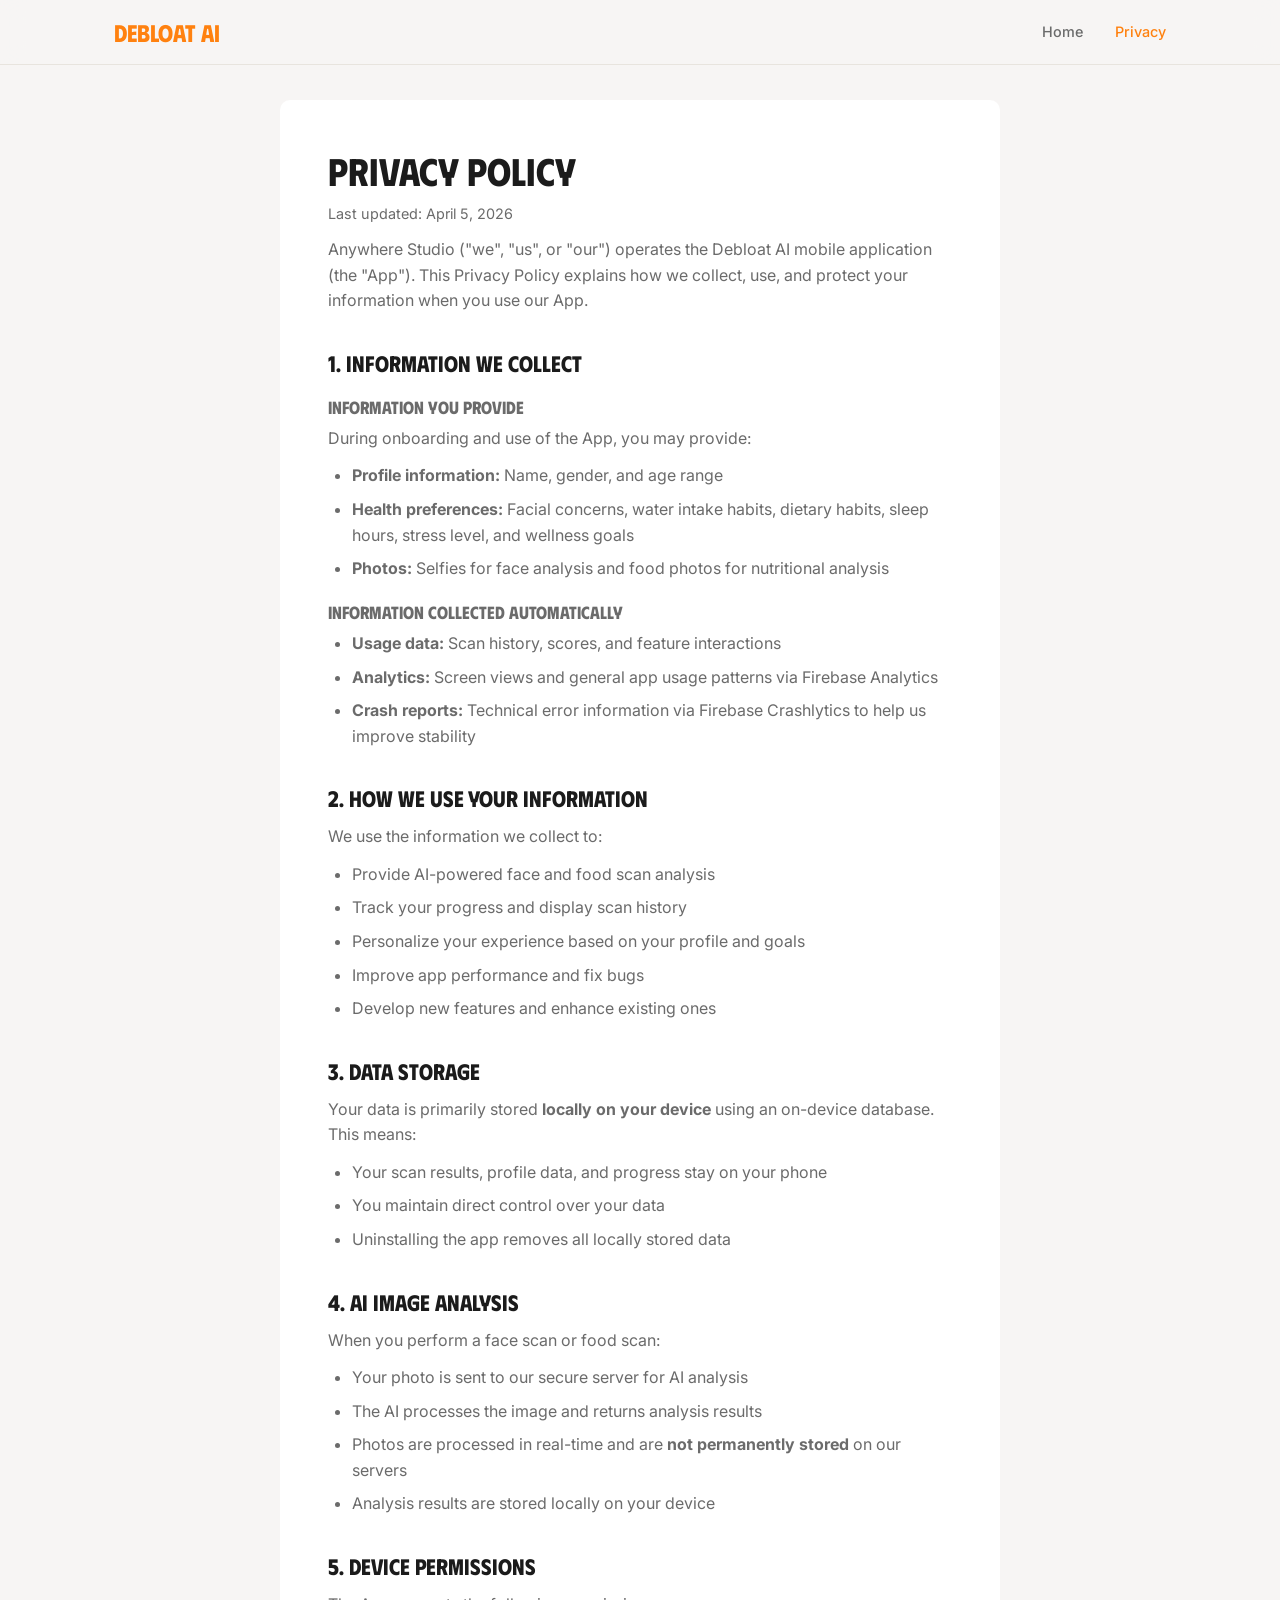
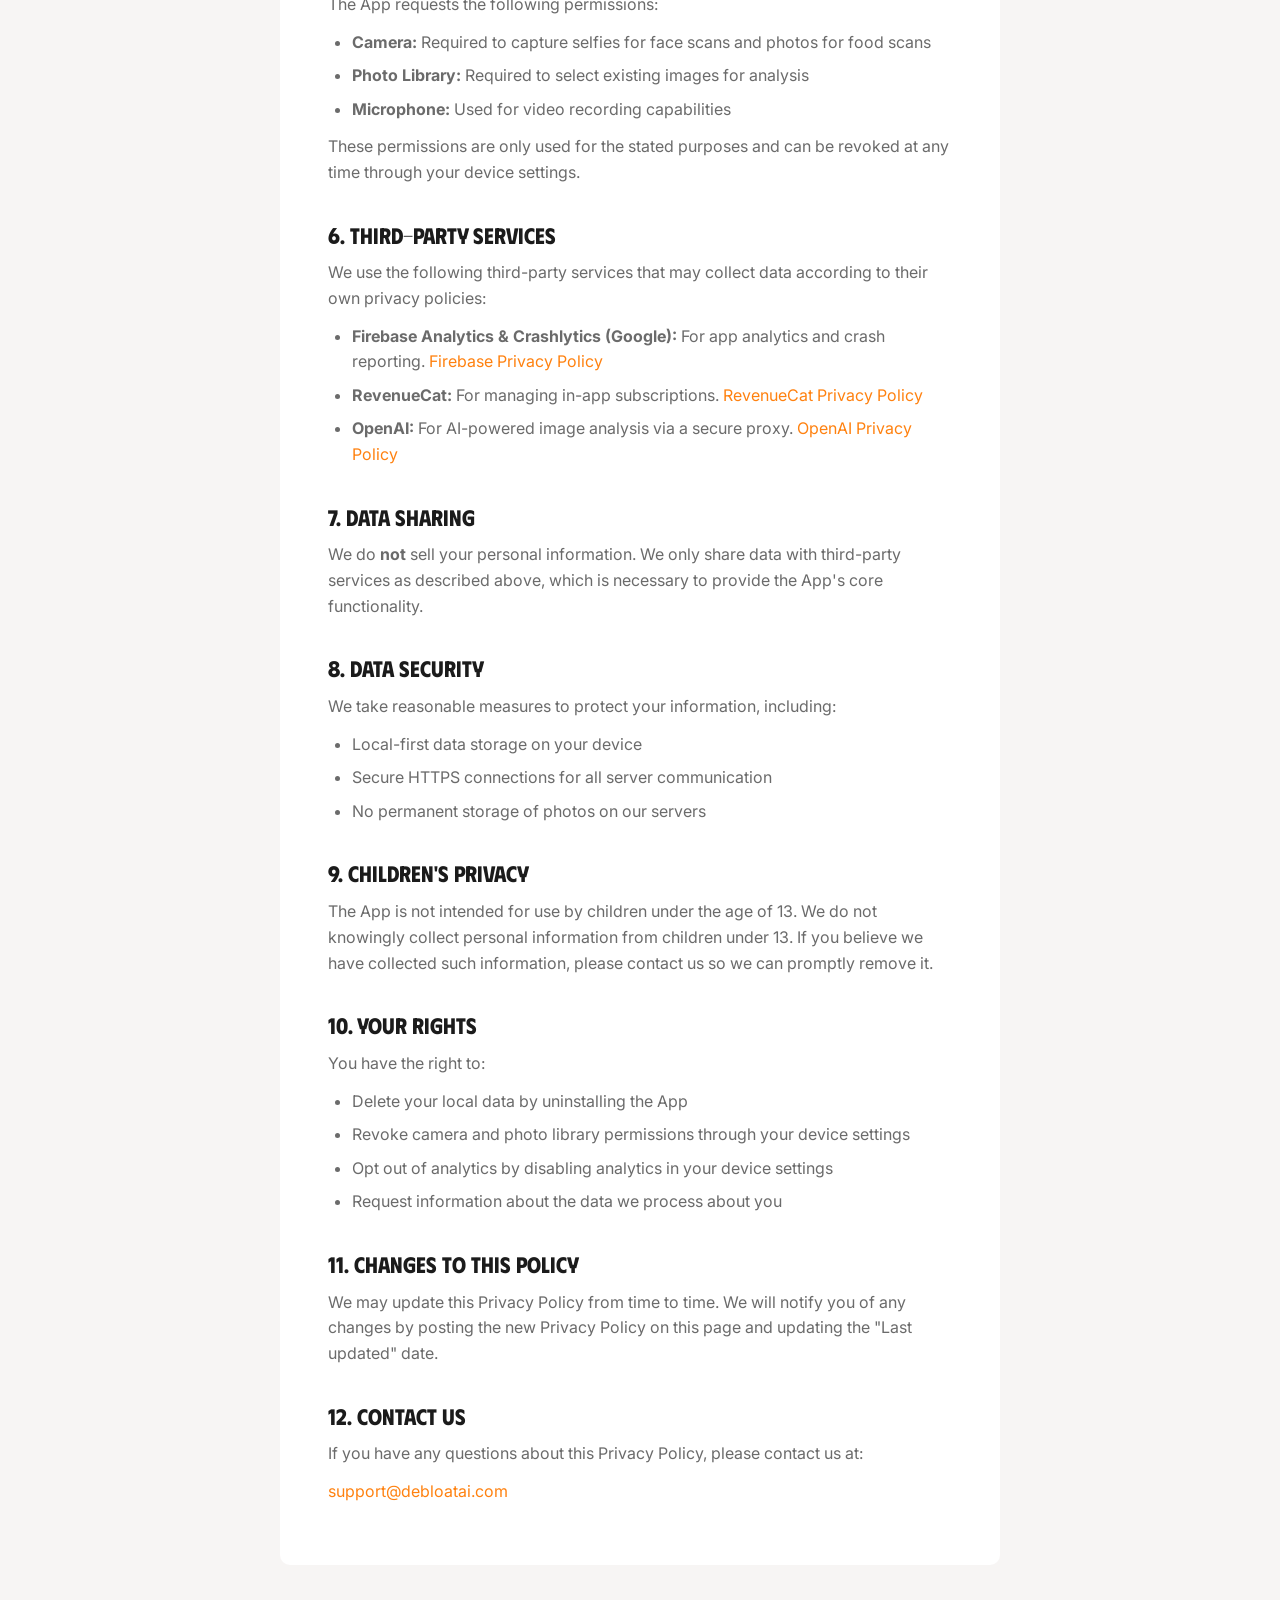
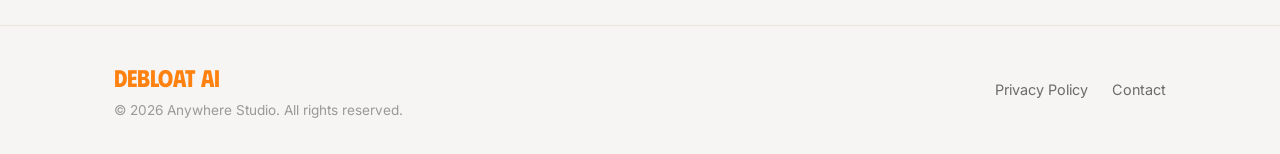
==== privacy.html @ f4fa1994 "Add landing page with privacy policy Co-Authored-By: Claude Opus 4.6 (1M context) <noreply@anthropic" ====
<!DOCTYPE html>
<html lang="en">
<head>
  <meta charset="UTF-8">
  <meta name="viewport" content="width=device-width, initial-scale=1.0">
  <title>Privacy Policy - Debloat AI</title>
  <meta name="description" content="Privacy Policy for Debloat AI - Learn how we handle your data.">
  <link rel="preconnect" href="https://fonts.googleapis.com">
  <link rel="preconnect" href="https://fonts.gstatic.com" crossorigin>
  <link href="https://fonts.googleapis.com/css2?family=Inter:wght@400;500;600;700&family=Phudu:wght@500;700&display=swap" rel="stylesheet">
  <link rel="stylesheet" href="styles.css">
</head>
<body>
  <nav class="navbar">
    <div class="container nav-container">
      <a href="/" class="logo">Debloat AI</a>
      <div class="nav-links">
        <a href="index.html">Home</a>
        <a href="privacy.html" class="active">Privacy</a>
      </div>
    </div>
  </nav>

  <main class="privacy-page">
    <div class="container">
      <div class="privacy-content">
        <h1>Privacy Policy</h1>
        <p class="privacy-updated">Last updated: April 5, 2026</p>

        <p>Anywhere Studio ("we", "us", or "our") operates the Debloat AI mobile application (the "App"). This Privacy Policy explains how we collect, use, and protect your information when you use our App.</p>

        <h2>1. Information We Collect</h2>

        <h3>Information You Provide</h3>
        <p>During onboarding and use of the App, you may provide:</p>
        <ul>
          <li><strong>Profile information:</strong> Name, gender, and age range</li>
          <li><strong>Health preferences:</strong> Facial concerns, water intake habits, dietary habits, sleep hours, stress level, and wellness goals</li>
          <li><strong>Photos:</strong> Selfies for face analysis and food photos for nutritional analysis</li>
        </ul>

        <h3>Information Collected Automatically</h3>
        <ul>
          <li><strong>Usage data:</strong> Scan history, scores, and feature interactions</li>
          <li><strong>Analytics:</strong> Screen views and general app usage patterns via Firebase Analytics</li>
          <li><strong>Crash reports:</strong> Technical error information via Firebase Crashlytics to help us improve stability</li>
        </ul>

        <h2>2. How We Use Your Information</h2>
        <p>We use the information we collect to:</p>
        <ul>
          <li>Provide AI-powered face and food scan analysis</li>
          <li>Track your progress and display scan history</li>
          <li>Personalize your experience based on your profile and goals</li>
          <li>Improve app performance and fix bugs</li>
          <li>Develop new features and enhance existing ones</li>
        </ul>

        <h2>3. Data Storage</h2>
        <p>Your data is primarily stored <strong>locally on your device</strong> using an on-device database. This means:</p>
        <ul>
          <li>Your scan results, profile data, and progress stay on your phone</li>
          <li>You maintain direct control over your data</li>
          <li>Uninstalling the app removes all locally stored data</li>
        </ul>

        <h2>4. AI Image Analysis</h2>
        <p>When you perform a face scan or food scan:</p>
        <ul>
          <li>Your photo is sent to our secure server for AI analysis</li>
          <li>The AI processes the image and returns analysis results</li>
          <li>Photos are processed in real-time and are <strong>not permanently stored</strong> on our servers</li>
          <li>Analysis results are stored locally on your device</li>
        </ul>

        <h2>5. Device Permissions</h2>
        <p>The App requests the following permissions:</p>
        <ul>
          <li><strong>Camera:</strong> Required to capture selfies for face scans and photos for food scans</li>
          <li><strong>Photo Library:</strong> Required to select existing images for analysis</li>
          <li><strong>Microphone:</strong> Used for video recording capabilities</li>
        </ul>
        <p>These permissions are only used for the stated purposes and can be revoked at any time through your device settings.</p>

        <h2>6. Third-Party Services</h2>
        <p>We use the following third-party services that may collect data according to their own privacy policies:</p>
        <ul>
          <li><strong>Firebase Analytics &amp; Crashlytics (Google):</strong> For app analytics and crash reporting. <a href="https://firebase.google.com/support/privacy" target="_blank" rel="noopener">Firebase Privacy Policy</a></li>
          <li><strong>RevenueCat:</strong> For managing in-app subscriptions. <a href="https://www.revenuecat.com/privacy" target="_blank" rel="noopener">RevenueCat Privacy Policy</a></li>
          <li><strong>OpenAI:</strong> For AI-powered image analysis via a secure proxy. <a href="https://openai.com/privacy" target="_blank" rel="noopener">OpenAI Privacy Policy</a></li>
        </ul>

        <h2>7. Data Sharing</h2>
        <p>We do <strong>not</strong> sell your personal information. We only share data with third-party services as described above, which is necessary to provide the App's core functionality.</p>

        <h2>8. Data Security</h2>
        <p>We take reasonable measures to protect your information, including:</p>
        <ul>
          <li>Local-first data storage on your device</li>
          <li>Secure HTTPS connections for all server communication</li>
          <li>No permanent storage of photos on our servers</li>
        </ul>

        <h2>9. Children's Privacy</h2>
        <p>The App is not intended for use by children under the age of 13. We do not knowingly collect personal information from children under 13. If you believe we have collected such information, please contact us so we can promptly remove it.</p>

        <h2>10. Your Rights</h2>
        <p>You have the right to:</p>
        <ul>
          <li>Delete your local data by uninstalling the App</li>
          <li>Revoke camera and photo library permissions through your device settings</li>
          <li>Opt out of analytics by disabling analytics in your device settings</li>
          <li>Request information about the data we process about you</li>
        </ul>

        <h2>11. Changes to This Policy</h2>
        <p>We may update this Privacy Policy from time to time. We will notify you of any changes by posting the new Privacy Policy on this page and updating the "Last updated" date.</p>

        <h2>12. Contact Us</h2>
        <p>If you have any questions about this Privacy Policy, please contact us at:</p>
        <p><a href="mailto:support@debloatai.com">support@debloatai.com</a></p>
      </div>
    </div>
  </main>

  <footer class="footer">
    <div class="container footer-content">
      <div class="footer-brand">
        <span class="logo">Debloat AI</span>
        <p>&copy; 2026 Anywhere Studio. All rights reserved.</p>
      </div>
      <div class="footer-links">
        <a href="privacy.html">Privacy Policy</a>
        <a href="mailto:support@debloatai.com">Contact</a>
      </div>
    </div>
  </footer>
</body>
</html>
---- styles.css ----
/* Reset & Base */
*, *::before, *::after {
  margin: 0;
  padding: 0;
  box-sizing: border-box;
}

:root {
  --primary: #FF810F;
  --primary-light: #FFF3E0;
  --bg: #F7F5F4;
  --surface: #FFFFFF;
  --text-primary: #1B1B1B;
  --text-secondary: #6B6B6B;
  --text-tertiary: #999999;
  --red: #EF4444;
  --orange: #FF810F;
  --green: #16A34A;
  --divider: #E8E4DE;
  --radius: 10px;
  --radius-pill: 25px;
}

html {
  scroll-behavior: smooth;
}

body {
  font-family: 'Inter', -apple-system, BlinkMacSystemFont, sans-serif;
  background: var(--bg);
  color: var(--text-primary);
  line-height: 1.6;
}

.container {
  max-width: 1100px;
  margin: 0 auto;
  padding: 0 24px;
}

h1, h2, h3 {
  font-family: 'Phudu', sans-serif;
  font-weight: 700;
  line-height: 1.2;
}

a {
  color: var(--primary);
  text-decoration: none;
}

/* Navbar */
.navbar {
  position: fixed;
  top: 0;
  left: 0;
  right: 0;
  background: rgba(247, 245, 244, 0.9);
  backdrop-filter: blur(12px);
  -webkit-backdrop-filter: blur(12px);
  z-index: 100;
  border-bottom: 1px solid var(--divider);
}

.nav-container {
  display: flex;
  align-items: center;
  justify-content: space-between;
  height: 64px;
}

.logo {
  font-family: 'Phudu', sans-serif;
  font-size: 1.5rem;
  font-weight: 700;
  color: var(--primary);
  text-transform: uppercase;
}

.nav-links {
  display: flex;
  gap: 32px;
}

.nav-links a {
  color: var(--text-secondary);
  font-size: 0.9rem;
  font-weight: 500;
  transition: color 0.2s;
}

.nav-links a:hover,
.nav-links a.active {
  color: var(--primary);
}

/* Buttons */
.btn {
  display: inline-block;
  padding: 14px 32px;
  border-radius: var(--radius-pill);
  font-family: 'Inter', sans-serif;
  font-size: 1rem;
  font-weight: 600;
  text-align: center;
  transition: transform 0.2s, box-shadow 0.2s;
  cursor: pointer;
  border: none;
}

.btn-primary {
  background: var(--primary);
  color: #fff;
}

.btn-primary:hover {
  transform: translateY(-2px);
  box-shadow: 0 8px 24px rgba(255, 129, 15, 0.3);
}

.btn-large {
  padding: 18px 40px;
  font-size: 1.1rem;
}

/* Hero */
.hero {
  padding: 120px 0 80px;
  overflow: hidden;
}

.hero-content {
  display: grid;
  grid-template-columns: 1fr 1fr;
  gap: 60px;
  align-items: center;
}

.hero-text h1 {
  font-size: 3.2rem;
  margin-bottom: 20px;
  text-transform: uppercase;
}

.highlight {
  color: var(--primary);
}

.hero-subtitle {
  font-size: 1.15rem;
  color: var(--text-secondary);
  margin-bottom: 32px;
  max-width: 480px;
}

/* Phone Mockup */
.phone-mockup {
  width: 280px;
  margin: 0 auto;
  background: var(--text-primary);
  border-radius: 36px;
  padding: 12px;
  box-shadow: 0 20px 60px rgba(0, 0, 0, 0.15);
}

.phone-screen {
  background: var(--surface);
  border-radius: 26px;
  padding: 32px 20px;
  min-height: 420px;
  display: flex;
  flex-direction: column;
  align-items: center;
}

.mock-header {
  font-family: 'Phudu', sans-serif;
  font-weight: 700;
  font-size: 1.1rem;
  text-transform: uppercase;
  color: var(--primary);
  margin-bottom: 32px;
}

.mock-score {
  text-align: center;
  margin-bottom: 32px;
}

.score-circle {
  width: 120px;
  height: 120px;
  border-radius: 50%;
  background: conic-gradient(var(--green) 0% 78%, var(--divider) 78% 100%);
  display: flex;
  align-items: center;
  justify-content: center;
  margin: 0 auto 12px;
  position: relative;
}

.score-circle::before {
  content: '';
  width: 96px;
  height: 96px;
  border-radius: 50%;
  background: var(--surface);
  position: absolute;
}

.score-value {
  position: relative;
  z-index: 1;
  font-family: 'Phudu', sans-serif;
  font-size: 2.2rem;
  font-weight: 700;
  color: var(--green);
}

.score-label {
  font-size: 0.85rem;
  color: var(--text-secondary);
  font-weight: 500;
}

.mock-metrics {
  width: 100%;
  display: flex;
  flex-direction: column;
  gap: 12px;
}

.metric {
  display: flex;
  align-items: center;
  gap: 10px;
  font-size: 0.85rem;
  color: var(--text-secondary);
  background: var(--bg);
  padding: 10px 14px;
  border-radius: var(--radius);
}

.metric-dot {
  width: 10px;
  height: 10px;
  border-radius: 50%;
  flex-shrink: 0;
}

.metric-dot.green { background: var(--green); }
.metric-dot.orange { background: var(--orange); }
.metric-dot.red { background: var(--red); }

/* Features */
.features {
  padding: 80px 0;
}

.section-title {
  font-size: 2.2rem;
  text-align: center;
  text-transform: uppercase;
  margin-bottom: 8px;
}

.section-subtitle {
  text-align: center;
  color: var(--text-secondary);
  margin-bottom: 48px;
}

.features-grid {
  display: grid;
  grid-template-columns: repeat(2, 1fr);
  gap: 20px;
}

.feature-card {
  padding: 32px;
  border-radius: var(--radius);
  transition: transform 0.2s;
}

.feature-card:hover {
  transform: translateY(-4px);
}

.feature-icon {
  font-size: 2rem;
  margin-bottom: 16px;
}

.feature-card h3 {
  font-size: 1.3rem;
  margin-bottom: 8px;
  text-transform: uppercase;
}

.feature-card p {
  color: var(--text-secondary);
  font-size: 0.95rem;
}

/* How It Works */
.how-it-works {
  padding: 80px 0;
}

.steps {
  display: flex;
  align-items: flex-start;
  justify-content: center;
  gap: 20px;
}

.step {
  text-align: center;
  flex: 1;
  max-width: 280px;
}

.step-number {
  width: 56px;
  height: 56px;
  border-radius: 50%;
  background: var(--primary);
  color: #fff;
  font-family: 'Phudu', sans-serif;
  font-size: 1.5rem;
  font-weight: 700;
  display: flex;
  align-items: center;
  justify-content: center;
  margin: 0 auto 16px;
}

.step h3 {
  font-size: 1.2rem;
  text-transform: uppercase;
  margin-bottom: 8px;
}

.step p {
  color: var(--text-secondary);
  font-size: 0.95rem;
}

.step-arrow {
  font-size: 1.5rem;
  color: var(--text-tertiary);
  margin-top: 16px;
}

/* Scoring */
.scoring {
  padding: 80px 0;
}

.score-cards {
  display: flex;
  gap: 20px;
  justify-content: center;
}

.score-card {
  background: var(--surface);
  padding: 28px 32px;
  border-radius: var(--radius);
  text-align: center;
  flex: 1;
  max-width: 300px;
}

.score-range {
  font-family: 'Phudu', sans-serif;
  font-size: 1.8rem;
  font-weight: 700;
  margin-bottom: 8px;
}

.score-range.red { color: var(--red); }
.score-range.orange { color: var(--orange); }
.score-range.green { color: var(--green); }

.score-card p {
  color: var(--text-secondary);
  font-size: 0.9rem;
}

/* CTA Section */
.cta-section {
  padding: 80px 0;
  text-align: center;
}

.cta-section h2 {
  font-size: 2rem;
  text-transform: uppercase;
  margin-bottom: 12px;
}

.cta-section p {
  color: var(--text-secondary);
  margin-bottom: 32px;
  font-size: 1.1rem;
}

/* Footer */
.footer {
  border-top: 1px solid var(--divider);
  padding: 32px 0;
}

.footer-content {
  display: flex;
  align-items: center;
  justify-content: space-between;
}

.footer-brand p {
  color: var(--text-tertiary);
  font-size: 0.85rem;
  margin-top: 4px;
}

.footer-links {
  display: flex;
  gap: 24px;
}

.footer-links a {
  color: var(--text-secondary);
  font-size: 0.9rem;
}

.footer-links a:hover {
  color: var(--primary);
}

/* Privacy Page */
.privacy-page {
  padding: 100px 0 60px;
}

.privacy-content {
  max-width: 720px;
  margin: 0 auto;
  background: var(--surface);
  padding: 48px;
  border-radius: var(--radius);
}

.privacy-content h1 {
  font-size: 2.4rem;
  text-transform: uppercase;
  margin-bottom: 8px;
}

.privacy-updated {
  color: var(--text-tertiary);
  font-size: 0.9rem;
  margin-bottom: 32px;
}

.privacy-content h2 {
  font-size: 1.4rem;
  text-transform: uppercase;
  margin-top: 36px;
  margin-bottom: 12px;
  color: var(--text-primary);
}

.privacy-content h3 {
  font-size: 1.1rem;
  margin-top: 20px;
  margin-bottom: 8px;
  color: var(--text-secondary);
}

.privacy-content p {
  color: var(--text-secondary);
  margin-bottom: 12px;
}

.privacy-content ul {
  color: var(--text-secondary);
  margin-bottom: 12px;
  padding-left: 24px;
}

.privacy-content li {
  margin-bottom: 8px;
}

.privacy-content a {
  color: var(--primary);
}

.privacy-content a:hover {
  text-decoration: underline;
}

/* Responsive */
@media (max-width: 768px) {
  .hero-content {
    grid-template-columns: 1fr;
    text-align: center;
    gap: 40px;
  }

  .hero-text h1 {
    font-size: 2.2rem;
  }

  .hero-subtitle {
    margin-left: auto;
    margin-right: auto;
  }

  .hero-cta {
    display: flex;
    justify-content: center;
  }

  .features-grid {
    grid-template-columns: 1fr;
  }

  .steps {
    flex-direction: column;
    align-items: center;
  }

  .step-arrow {
    transform: rotate(90deg);
    margin: 0;
  }

  .score-cards {
    flex-direction: column;
    align-items: center;
  }

  .score-card {
    max-width: 100%;
    width: 100%;
  }

  .footer-content {
    flex-direction: column;
    gap: 16px;
    text-align: center;
  }

  .privacy-content {
    padding: 28px 20px;
  }

  .nav-links {
    gap: 20px;
  }
}
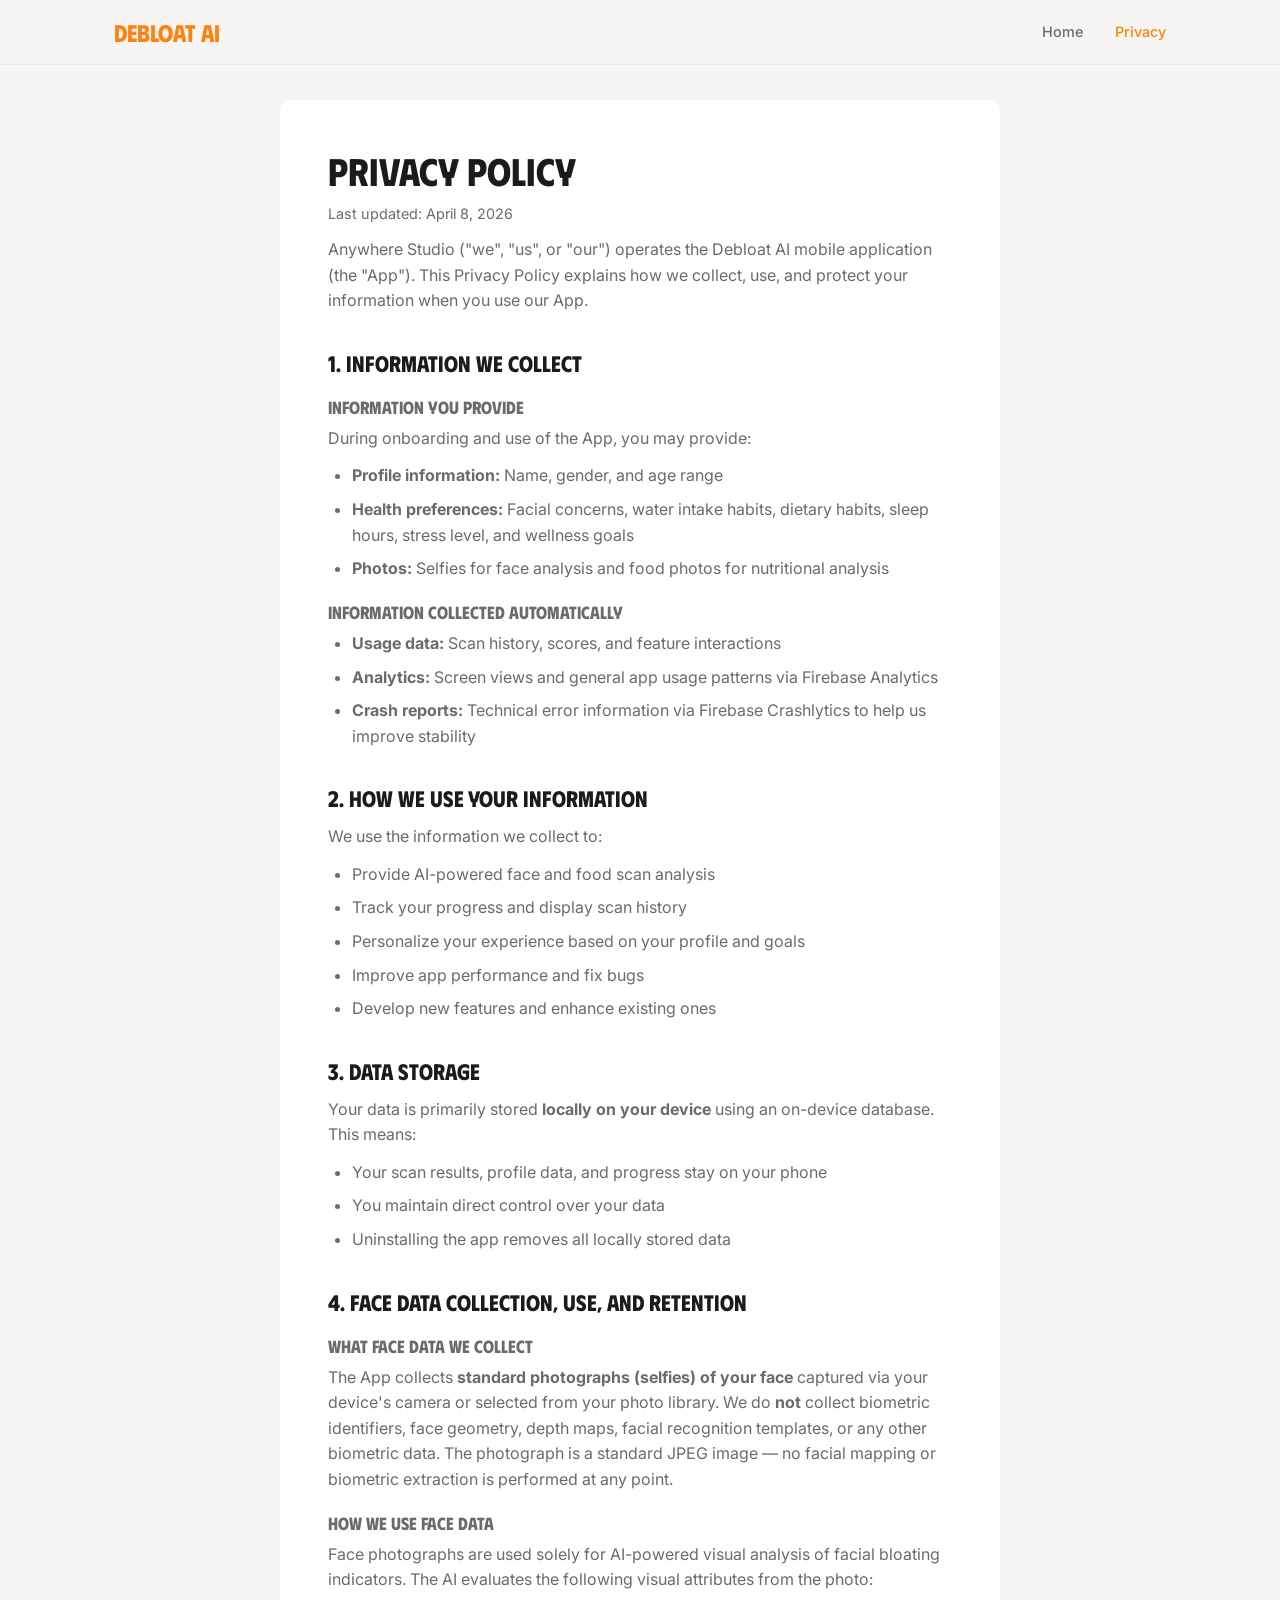
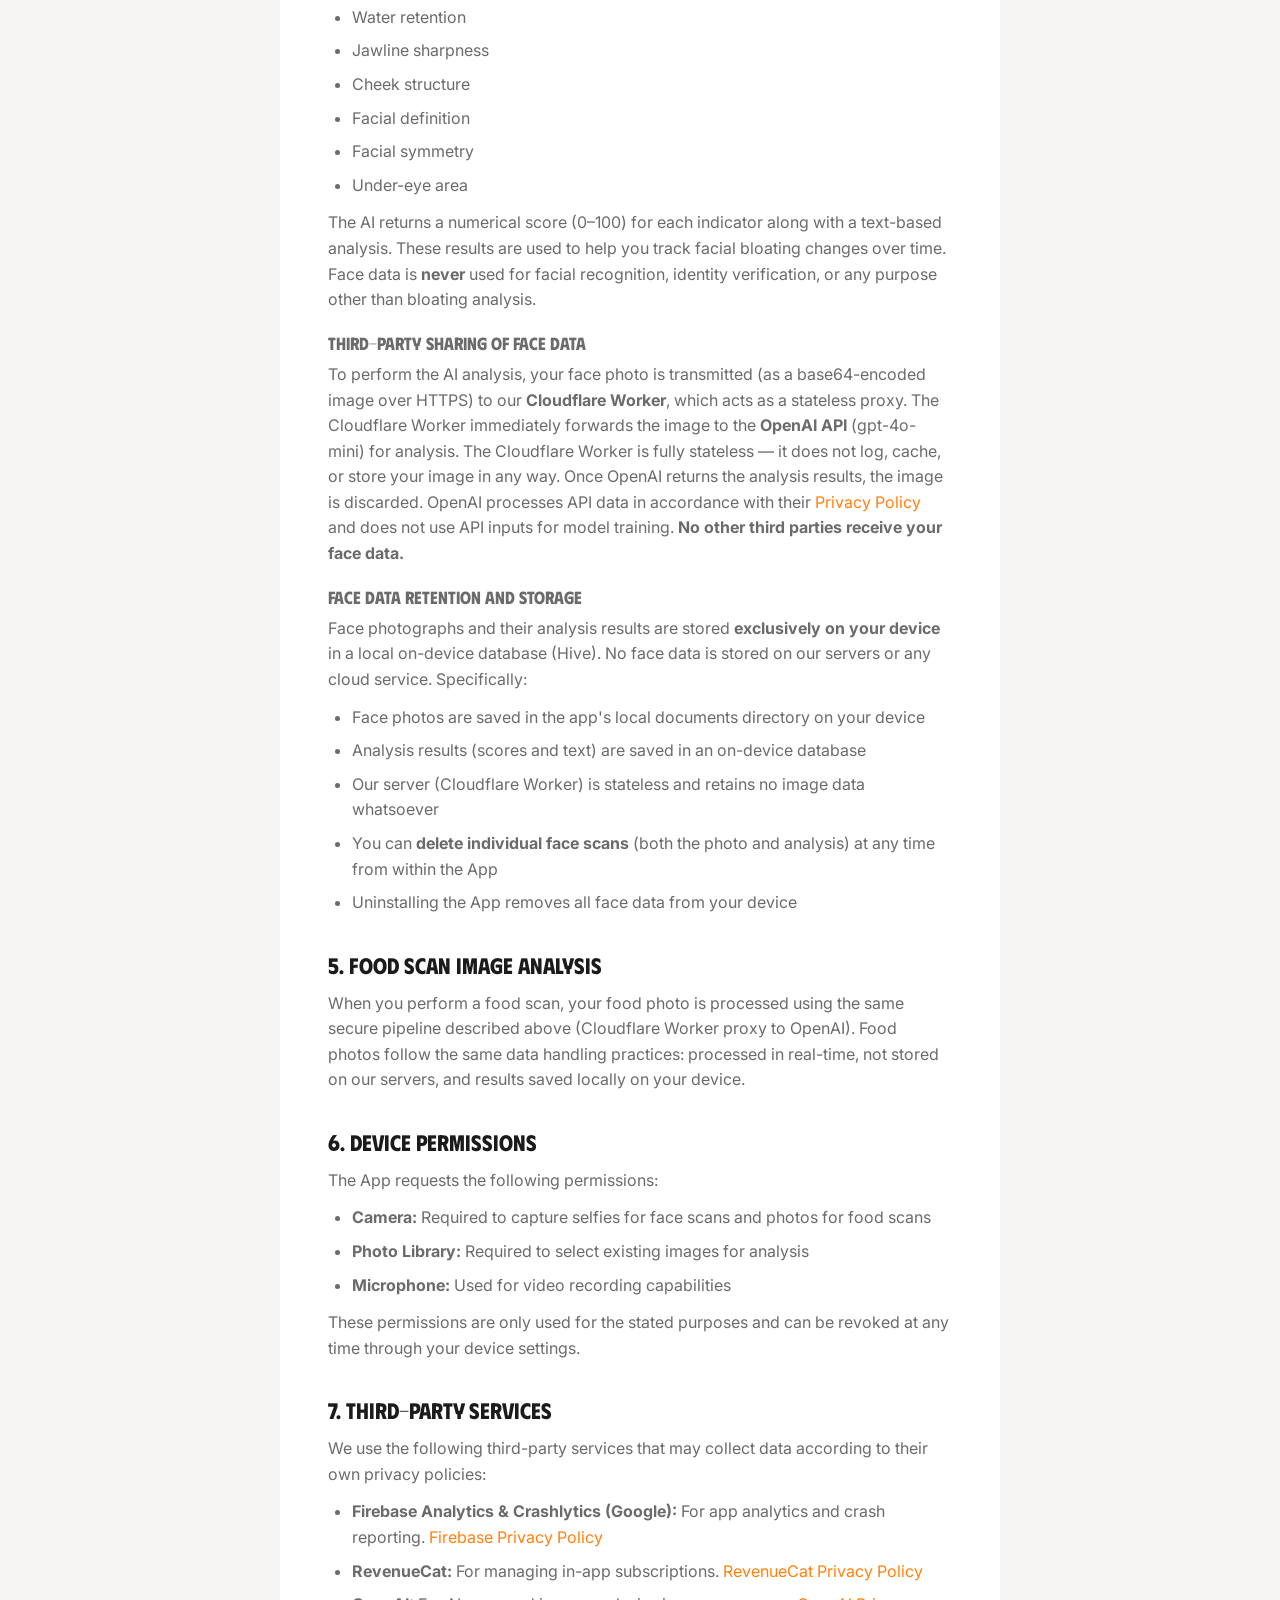
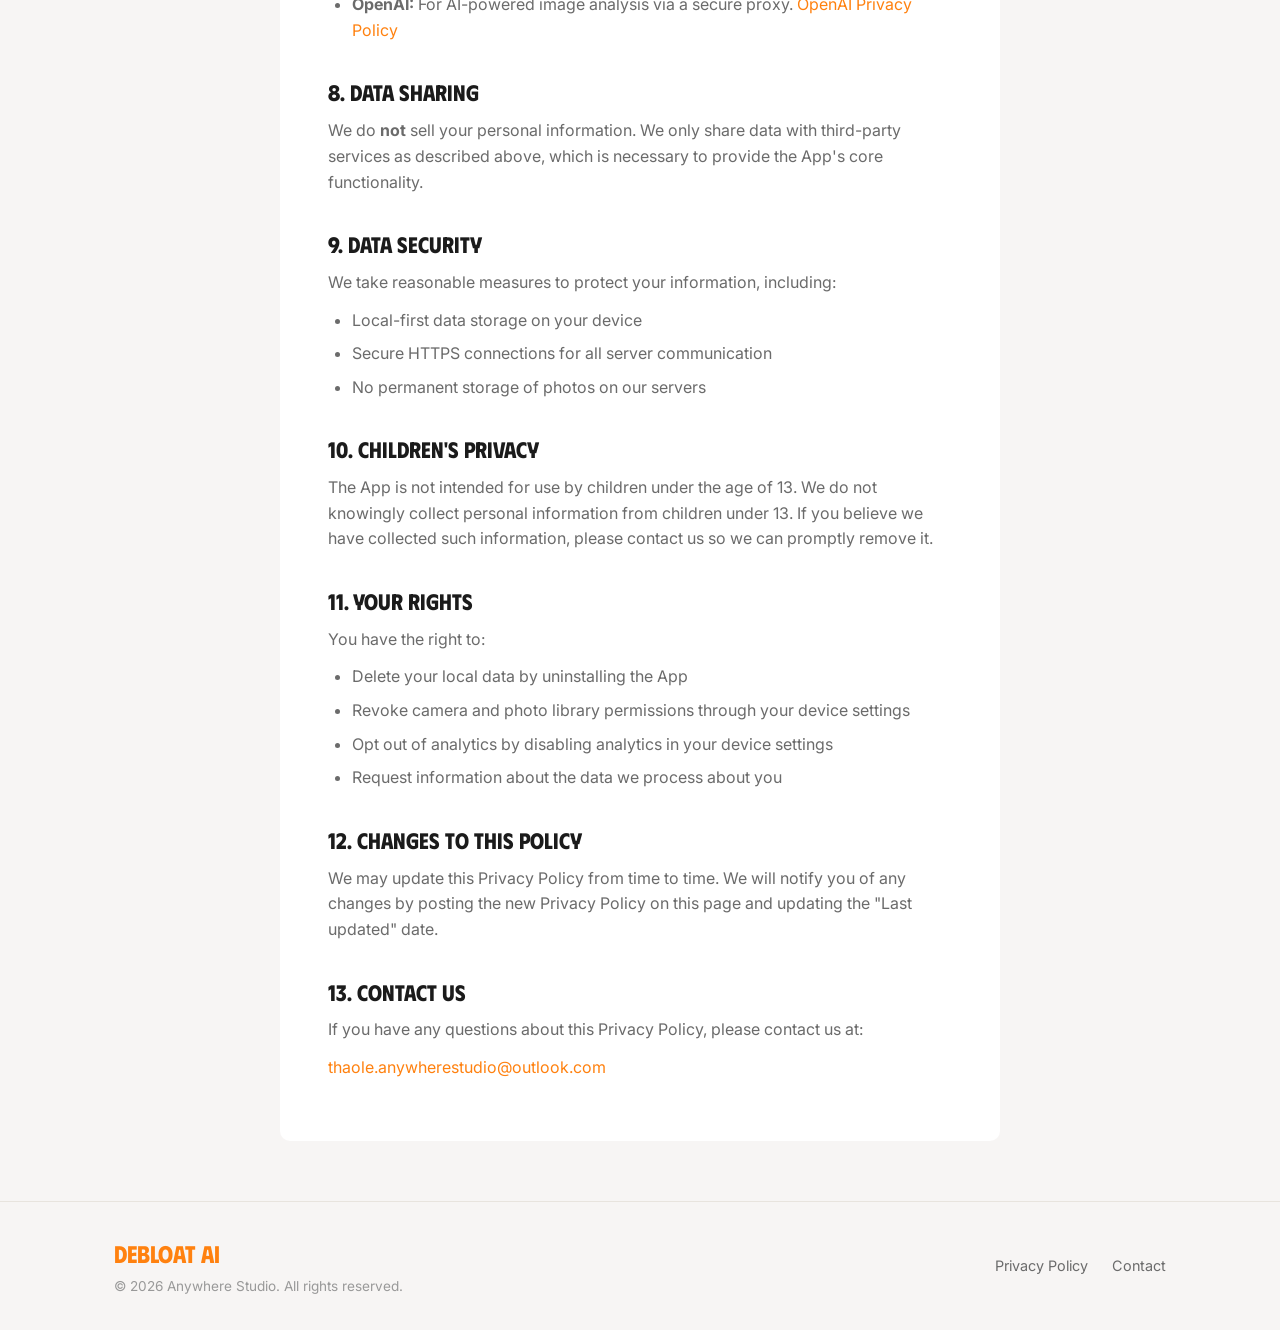
==== commit 25adaff2: "Update privacy policy with detailed face data section for Apple review Add dedicated "Face Data Coll" ====
--- a/privacy.html
+++ b/privacy.html
@@ -25,7 +25,7 @@
     <div class="container">
       <div class="privacy-content">
         <h1>Privacy Policy</h1>
-        <p class="privacy-updated">Last updated: April 5, 2026</p>
+        <p class="privacy-updated">Last updated: April 8, 2026</p>
 
         <p>Anywhere Studio ("we", "us", or "our") operates the Debloat AI mobile application (the "App"). This Privacy Policy explains how we collect, use, and protect your information when you use our App.</p>
 
@@ -64,16 +64,40 @@
           <li>Uninstalling the app removes all locally stored data</li>
         </ul>
 
-        <h2>4. AI Image Analysis</h2>
-        <p>When you perform a face scan or food scan:</p>
+        <h2>4. Face Data Collection, Use, and Retention</h2>
+
+        <h3>What Face Data We Collect</h3>
+        <p>The App collects <strong>standard photographs (selfies) of your face</strong> captured via your device's camera or selected from your photo library. We do <strong>not</strong> collect biometric identifiers, face geometry, depth maps, facial recognition templates, or any other biometric data. The photograph is a standard JPEG image — no facial mapping or biometric extraction is performed at any point.</p>
+
+        <h3>How We Use Face Data</h3>
+        <p>Face photographs are used solely for AI-powered visual analysis of facial bloating indicators. The AI evaluates the following visual attributes from the photo:</p>
         <ul>
-          <li>Your photo is sent to our secure server for AI analysis</li>
-          <li>The AI processes the image and returns analysis results</li>
-          <li>Photos are processed in real-time and are <strong>not permanently stored</strong> on our servers</li>
-          <li>Analysis results are stored locally on your device</li>
+          <li>Water retention</li>
+          <li>Jawline sharpness</li>
+          <li>Cheek structure</li>
+          <li>Facial definition</li>
+          <li>Facial symmetry</li>
+          <li>Under-eye area</li>
+        </ul>
+        <p>The AI returns a numerical score (0–100) for each indicator along with a text-based analysis. These results are used to help you track facial bloating changes over time. Face data is <strong>never</strong> used for facial recognition, identity verification, or any purpose other than bloating analysis.</p>
+
+        <h3>Third-Party Sharing of Face Data</h3>
+        <p>To perform the AI analysis, your face photo is transmitted (as a base64-encoded image over HTTPS) to our <strong>Cloudflare Worker</strong>, which acts as a stateless proxy. The Cloudflare Worker immediately forwards the image to the <strong>OpenAI API</strong> (gpt-4o-mini) for analysis. The Cloudflare Worker is fully stateless — it does not log, cache, or store your image in any way. Once OpenAI returns the analysis results, the image is discarded. OpenAI processes API data in accordance with their <a href="https://openai.com/privacy" target="_blank" rel="noopener">Privacy Policy</a> and does not use API inputs for model training. <strong>No other third parties receive your face data.</strong></p>
+
+        <h3>Face Data Retention and Storage</h3>
+        <p>Face photographs and their analysis results are stored <strong>exclusively on your device</strong> in a local on-device database (Hive). No face data is stored on our servers or any cloud service. Specifically:</p>
+        <ul>
+          <li>Face photos are saved in the app's local documents directory on your device</li>
+          <li>Analysis results (scores and text) are saved in an on-device database</li>
+          <li>Our server (Cloudflare Worker) is stateless and retains no image data whatsoever</li>
+          <li>You can <strong>delete individual face scans</strong> (both the photo and analysis) at any time from within the App</li>
+          <li>Uninstalling the App removes all face data from your device</li>
         </ul>
 
-        <h2>5. Device Permissions</h2>
+        <h2>5. Food Scan Image Analysis</h2>
+        <p>When you perform a food scan, your food photo is processed using the same secure pipeline described above (Cloudflare Worker proxy to OpenAI). Food photos follow the same data handling practices: processed in real-time, not stored on our servers, and results saved locally on your device.</p>
+
+        <h2>6. Device Permissions</h2>
         <p>The App requests the following permissions:</p>
         <ul>
           <li><strong>Camera:</strong> Required to capture selfies for face scans and photos for food scans</li>
@@ -82,7 +106,7 @@
         </ul>
         <p>These permissions are only used for the stated purposes and can be revoked at any time through your device settings.</p>
 
-        <h2>6. Third-Party Services</h2>
+        <h2>7. Third-Party Services</h2>
         <p>We use the following third-party services that may collect data according to their own privacy policies:</p>
         <ul>
           <li><strong>Firebase Analytics &amp; Crashlytics (Google):</strong> For app analytics and crash reporting. <a href="https://firebase.google.com/support/privacy" target="_blank" rel="noopener">Firebase Privacy Policy</a></li>
@@ -90,10 +114,10 @@
           <li><strong>OpenAI:</strong> For AI-powered image analysis via a secure proxy. <a href="https://openai.com/privacy" target="_blank" rel="noopener">OpenAI Privacy Policy</a></li>
         </ul>
 
-        <h2>7. Data Sharing</h2>
+        <h2>8. Data Sharing</h2>
         <p>We do <strong>not</strong> sell your personal information. We only share data with third-party services as described above, which is necessary to provide the App's core functionality.</p>
 
-        <h2>8. Data Security</h2>
+        <h2>9. Data Security</h2>
         <p>We take reasonable measures to protect your information, including:</p>
         <ul>
           <li>Local-first data storage on your device</li>
@@ -101,10 +125,10 @@
           <li>No permanent storage of photos on our servers</li>
         </ul>
 
-        <h2>9. Children's Privacy</h2>
+        <h2>10. Children's Privacy</h2>
         <p>The App is not intended for use by children under the age of 13. We do not knowingly collect personal information from children under 13. If you believe we have collected such information, please contact us so we can promptly remove it.</p>
 
-        <h2>10. Your Rights</h2>
+        <h2>11. Your Rights</h2>
         <p>You have the right to:</p>
         <ul>
           <li>Delete your local data by uninstalling the App</li>
@@ -113,12 +137,12 @@
           <li>Request information about the data we process about you</li>
         </ul>
 
-        <h2>11. Changes to This Policy</h2>
+        <h2>12. Changes to This Policy</h2>
         <p>We may update this Privacy Policy from time to time. We will notify you of any changes by posting the new Privacy Policy on this page and updating the "Last updated" date.</p>
 
-        <h2>12. Contact Us</h2>
+        <h2>13. Contact Us</h2>
         <p>If you have any questions about this Privacy Policy, please contact us at:</p>
-        <p><a href="mailto:support@debloatai.com">support@debloatai.com</a></p>
+        <p><a href="mailto:thaole.anywherestudio@outlook.com">thaole.anywherestudio@outlook.com</a></p>
       </div>
     </div>
   </main>
@@ -131,7 +155,7 @@
       </div>
       <div class="footer-links">
         <a href="privacy.html">Privacy Policy</a>
-        <a href="mailto:support@debloatai.com">Contact</a>
+        <a href="mailto:thaole.anywherestudio@outlook.com">Contact</a>
       </div>
     </div>
   </footer>
--- a/styles.css
+++ b/styles.css
@@ -96,7 +96,9 @@
 
 /* Buttons */
 .btn {
-  display: inline-block;
+  display: inline-flex;
+  align-items: center;
+  gap: 10px;
   padding: 14px 32px;
   border-radius: var(--radius-pill);
   font-family: 'Inter', sans-serif;
@@ -123,6 +125,16 @@
   font-size: 1.1rem;
 }
 
+.apple-icon {
+  width: 20px;
+  height: 20px;
+}
+
+.btn-large .apple-icon {
+  width: 22px;
+  height: 22px;
+}
+
 /* Hero */
 .hero {
   padding: 120px 0 80px;
@@ -166,95 +178,18 @@
 .phone-screen {
   background: var(--surface);
   border-radius: 26px;
-  padding: 32px 20px;
-  min-height: 420px;
-  display: flex;
-  flex-direction: column;
-  align-items: center;
-}
-
-.mock-header {
-  font-family: 'Phudu', sans-serif;
-  font-weight: 700;
-  font-size: 1.1rem;
-  text-transform: uppercase;
-  color: var(--primary);
-  margin-bottom: 32px;
-}
-
-.mock-score {
-  text-align: center;
-  margin-bottom: 32px;
-}
-
-.score-circle {
-  width: 120px;
-  height: 120px;
-  border-radius: 50%;
-  background: conic-gradient(var(--green) 0% 78%, var(--divider) 78% 100%);
-  display: flex;
-  align-items: center;
-  justify-content: center;
-  margin: 0 auto 12px;
-  position: relative;
-}
-
-.score-circle::before {
-  content: '';
-  width: 96px;
-  height: 96px;
-  border-radius: 50%;
-  background: var(--surface);
-  position: absolute;
-}
-
-.score-value {
-  position: relative;
-  z-index: 1;
-  font-family: 'Phudu', sans-serif;
-  font-size: 2.2rem;
-  font-weight: 700;
-  color: var(--green);
-}
-
-.score-label {
-  font-size: 0.85rem;
-  color: var(--text-secondary);
-  font-weight: 500;
-}
-
-.mock-metrics {
+  overflow: hidden;
+}
+
+.phone-screen img {
   width: 100%;
-  display: flex;
-  flex-direction: column;
-  gap: 12px;
-}
-
-.metric {
-  display: flex;
-  align-items: center;
-  gap: 10px;
-  font-size: 0.85rem;
-  color: var(--text-secondary);
-  background: var(--bg);
-  padding: 10px 14px;
-  border-radius: var(--radius);
-}
-
-.metric-dot {
-  width: 10px;
-  height: 10px;
-  border-radius: 50%;
-  flex-shrink: 0;
-}
-
-.metric-dot.green { background: var(--green); }
-.metric-dot.orange { background: var(--orange); }
-.metric-dot.red { background: var(--red); }
-
-/* Features */
-.features {
-  padding: 80px 0;
+  height: auto;
+  display: block;
+}
+
+/* Features Showcase */
+.features-showcase {
+  padding: 80px 0 40px;
 }
 
 .section-title {
@@ -267,39 +202,74 @@
 .section-subtitle {
   text-align: center;
   color: var(--text-secondary);
-  margin-bottom: 48px;
-}
-
-.features-grid {
+  margin-bottom: 60px;
+}
+
+.showcase-item {
   display: grid;
-  grid-template-columns: repeat(2, 1fr);
-  gap: 20px;
-}
-
-.feature-card {
-  padding: 32px;
-  border-radius: var(--radius);
-  transition: transform 0.2s;
-}
-
-.feature-card:hover {
-  transform: translateY(-4px);
-}
-
-.feature-icon {
-  font-size: 2rem;
+  grid-template-columns: 1fr 1fr;
+  gap: 60px;
+  align-items: center;
+  margin-bottom: 80px;
+}
+
+.showcase-item.reverse {
+  direction: rtl;
+}
+
+.showcase-item.reverse > * {
+  direction: ltr;
+}
+
+.showcase-label {
+  display: inline-block;
+  font-size: 0.8rem;
+  font-weight: 600;
+  text-transform: uppercase;
+  letter-spacing: 0.05em;
+  color: var(--primary);
+  background: var(--primary-light);
+  padding: 4px 14px;
+  border-radius: var(--radius-pill);
+  margin-bottom: 12px;
+}
+
+.showcase-text h3 {
+  font-size: 1.8rem;
+  text-transform: uppercase;
   margin-bottom: 16px;
 }
 
-.feature-card h3 {
-  font-size: 1.3rem;
-  margin-bottom: 8px;
-  text-transform: uppercase;
-}
-
-.feature-card p {
+.showcase-text p {
+  color: var(--text-secondary);
+  font-size: 1rem;
+  line-height: 1.7;
+  margin-bottom: 20px;
+}
+
+.showcase-list {
+  list-style: none;
+  padding: 0;
+  display: flex;
+  flex-direction: column;
+  gap: 10px;
+}
+
+.showcase-list li {
+  display: flex;
+  align-items: center;
+  gap: 10px;
   color: var(--text-secondary);
   font-size: 0.95rem;
+}
+
+.showcase-list li::before {
+  content: '';
+  width: 8px;
+  height: 8px;
+  border-radius: 50%;
+  background: var(--primary);
+  flex-shrink: 0;
 }
 
 /* How It Works */
@@ -406,6 +376,10 @@
   font-size: 1.1rem;
 }
 
+.cta-section .btn {
+  justify-content: center;
+}
+
 /* Footer */
 .footer {
   border-top: 1px solid var(--divider);
@@ -523,8 +497,28 @@
     justify-content: center;
   }
 
-  .features-grid {
+  .showcase-item,
+  .showcase-item.reverse {
     grid-template-columns: 1fr;
+    direction: ltr;
+    gap: 32px;
+    text-align: center;
+  }
+
+  .showcase-item .showcase-phone {
+    order: -1;
+  }
+
+  .phone-mockup {
+    width: 240px;
+  }
+
+  .showcase-text h3 {
+    font-size: 1.5rem;
+  }
+
+  .showcase-list {
+    align-items: center;
   }
 
   .steps {
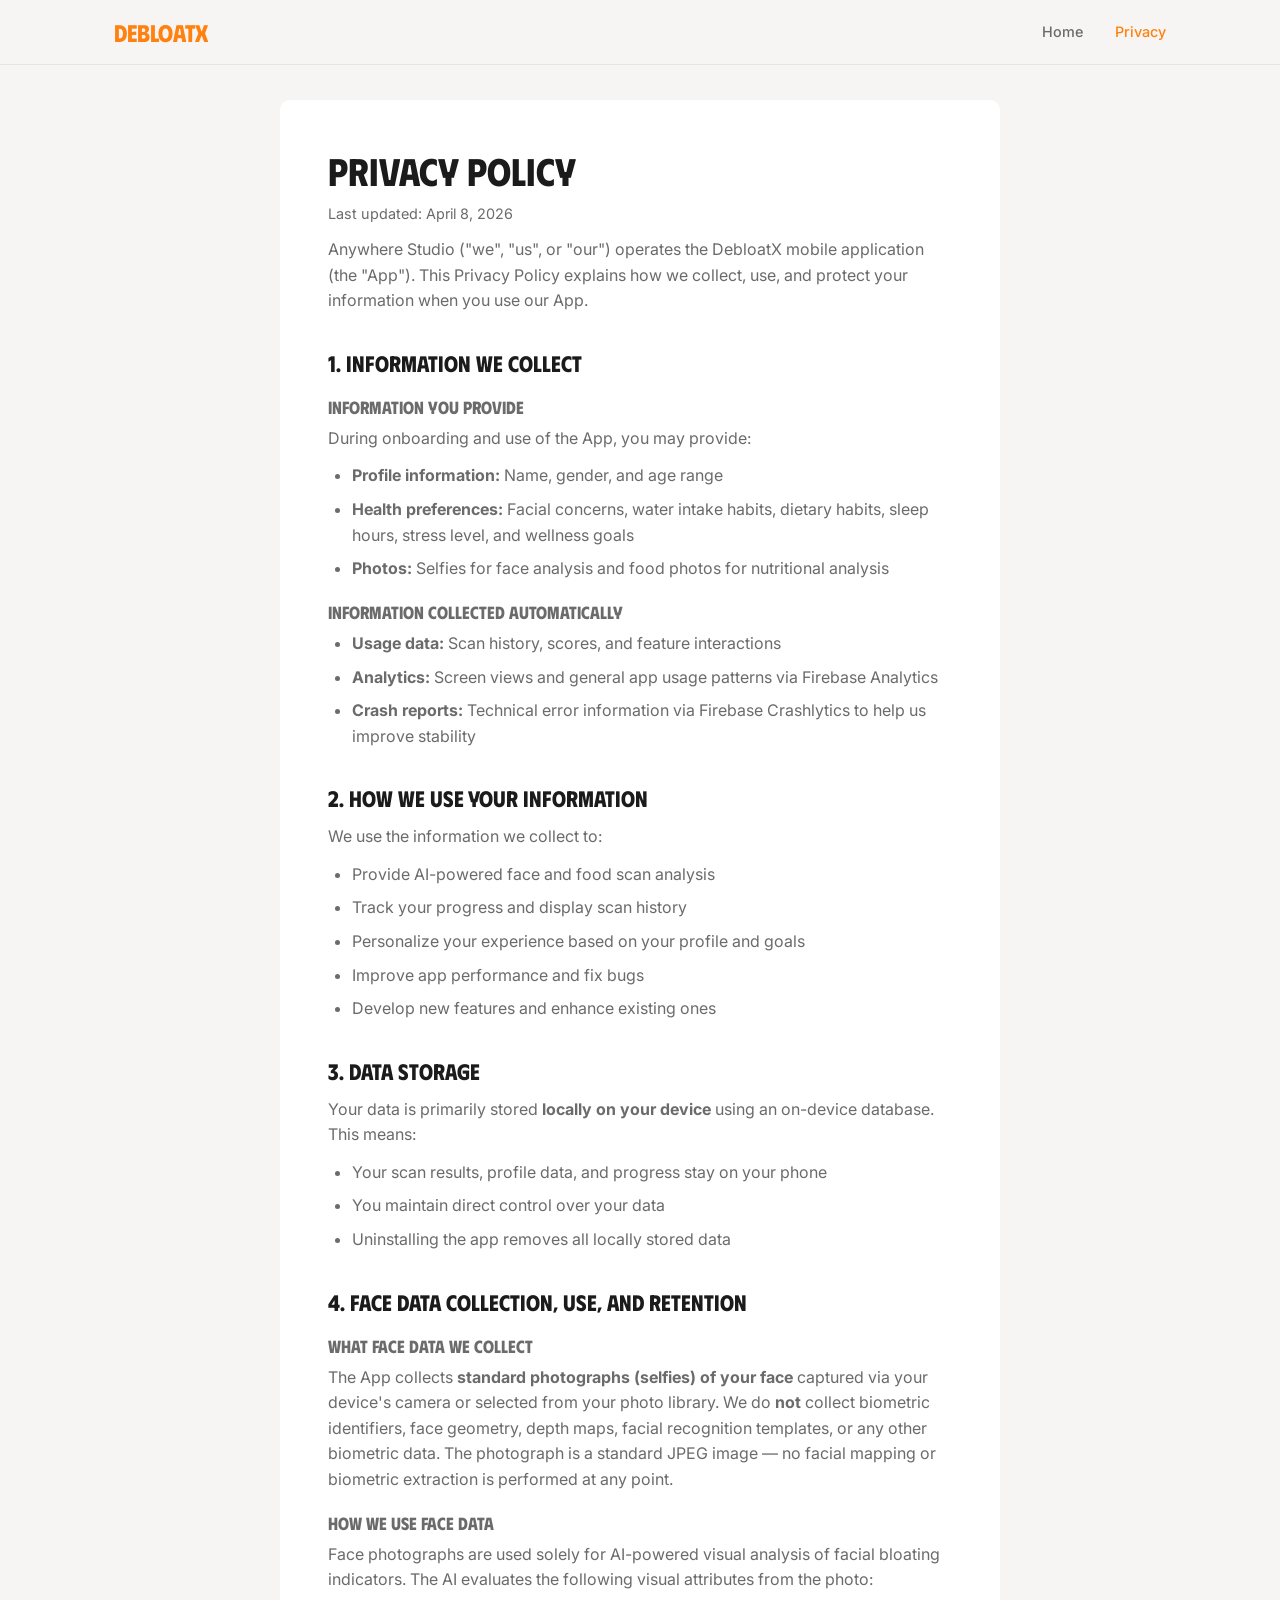
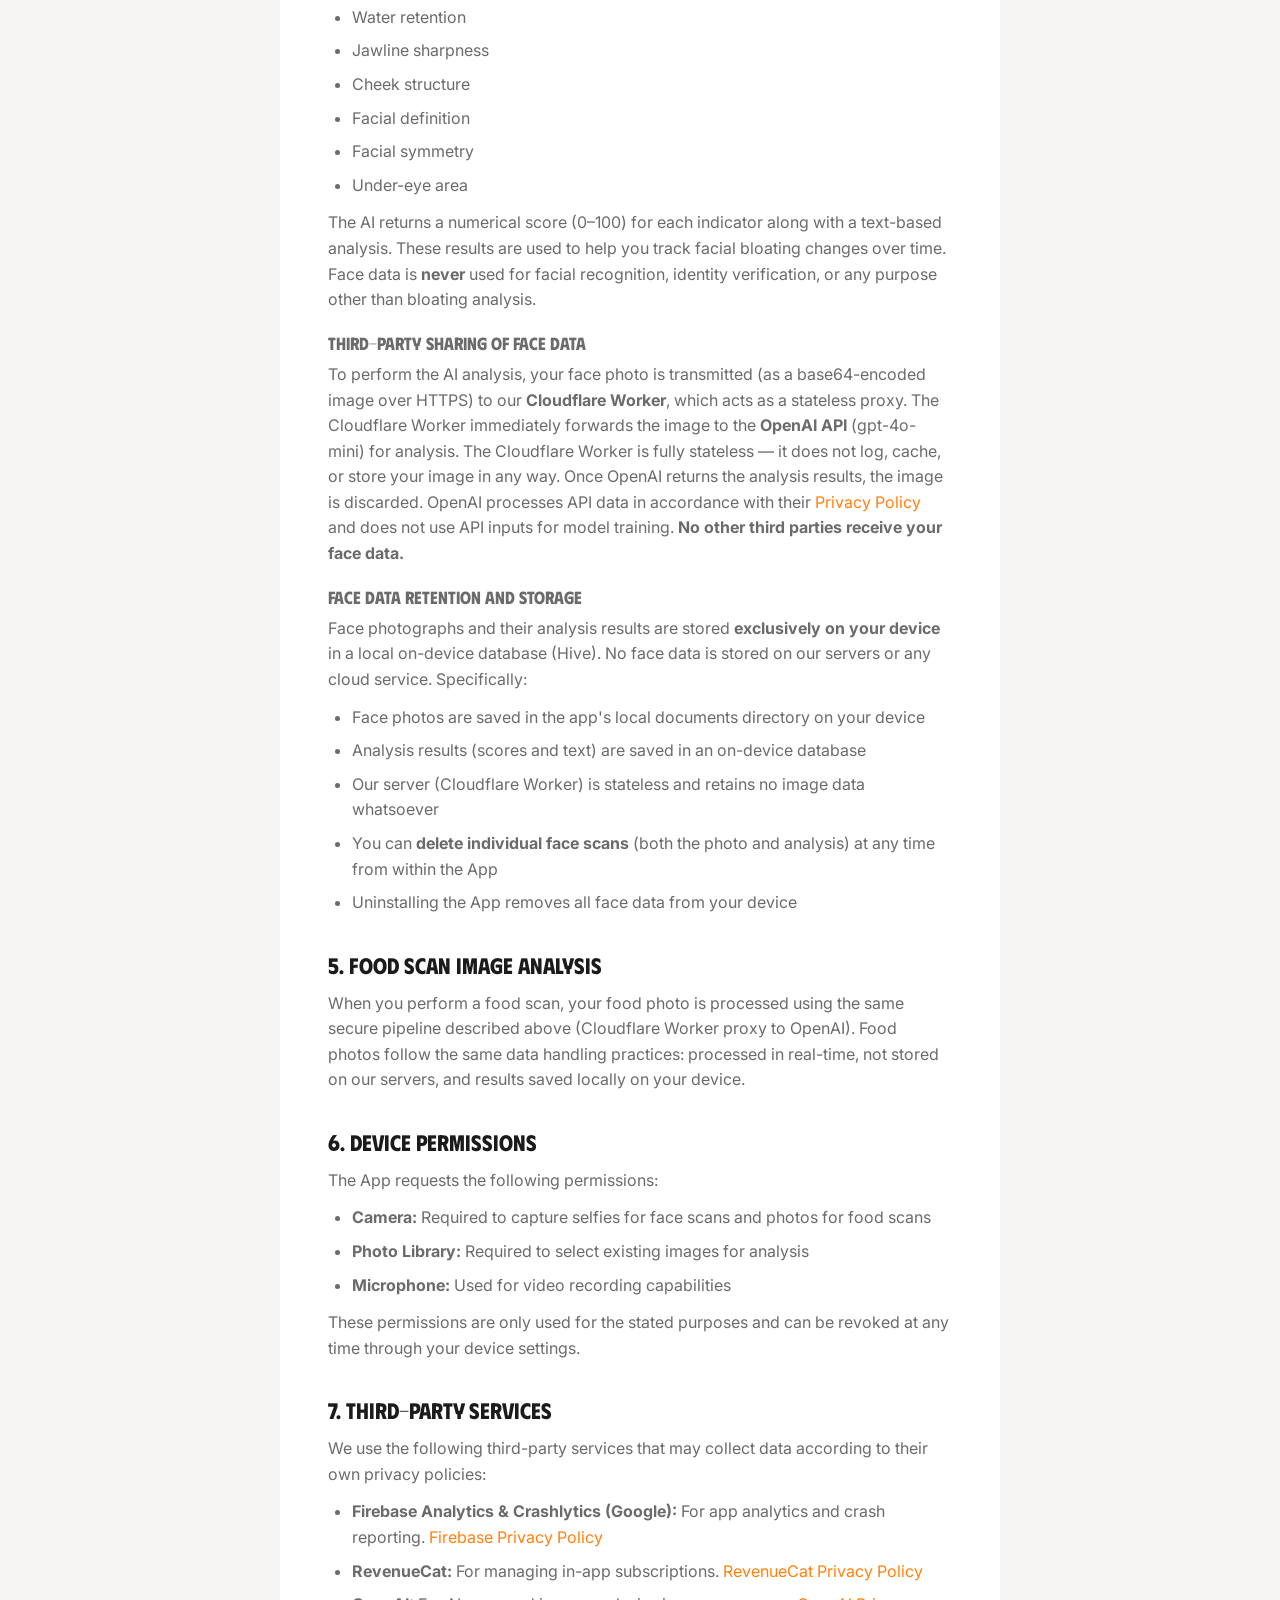
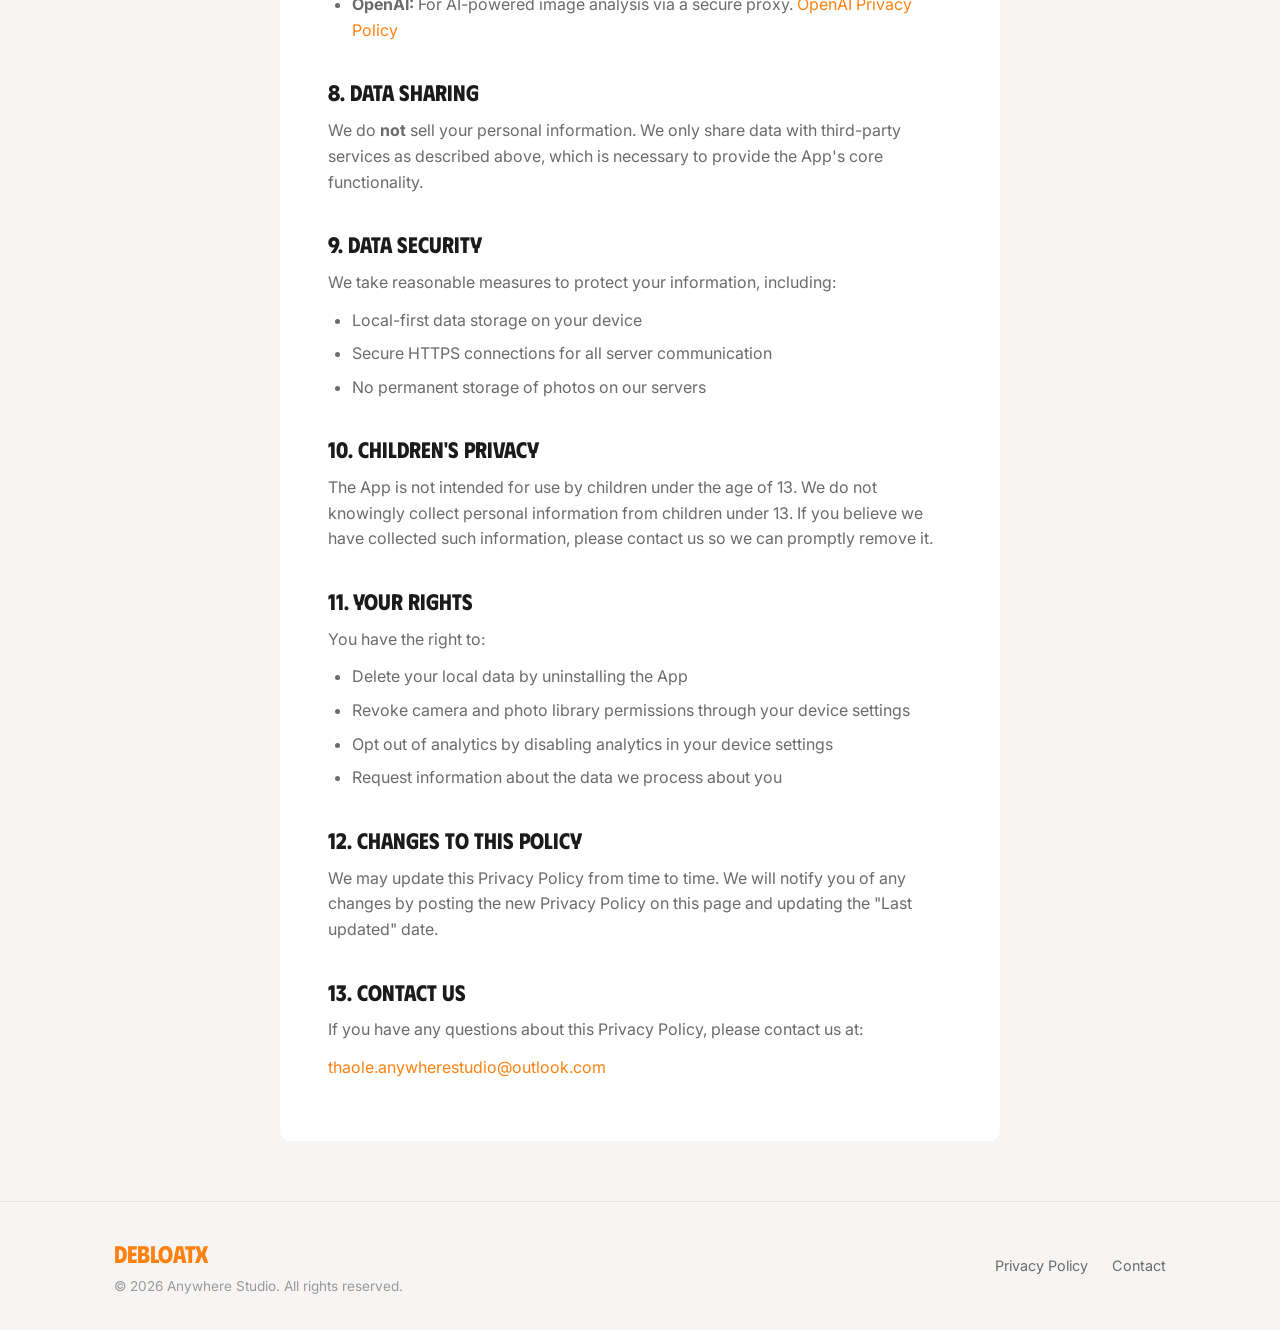
==== commit 50919394: "Rename app from Debloat AI to DebloatX Co-Authored-By: Claude Opus 4.7 <noreply@anthropic.com>" ====
--- a/privacy.html
+++ b/privacy.html
@@ -3,8 +3,8 @@
 <head>
   <meta charset="UTF-8">
   <meta name="viewport" content="width=device-width, initial-scale=1.0">
-  <title>Privacy Policy - Debloat AI</title>
-  <meta name="description" content="Privacy Policy for Debloat AI - Learn how we handle your data.">
+  <title>Privacy Policy - DebloatX</title>
+  <meta name="description" content="Privacy Policy for DebloatX - Learn how we handle your data.">
   <link rel="preconnect" href="https://fonts.googleapis.com">
   <link rel="preconnect" href="https://fonts.gstatic.com" crossorigin>
   <link href="https://fonts.googleapis.com/css2?family=Inter:wght@400;500;600;700&family=Phudu:wght@500;700&display=swap" rel="stylesheet">
@@ -13,7 +13,7 @@
 <body>
   <nav class="navbar">
     <div class="container nav-container">
-      <a href="/" class="logo">Debloat AI</a>
+      <a href="/debloat_ai_landing_page/" class="logo">DebloatX</a>
       <div class="nav-links">
         <a href="index.html">Home</a>
         <a href="privacy.html" class="active">Privacy</a>
@@ -27,7 +27,7 @@
         <h1>Privacy Policy</h1>
         <p class="privacy-updated">Last updated: April 8, 2026</p>
 
-        <p>Anywhere Studio ("we", "us", or "our") operates the Debloat AI mobile application (the "App"). This Privacy Policy explains how we collect, use, and protect your information when you use our App.</p>
+        <p>Anywhere Studio ("we", "us", or "our") operates the DebloatX mobile application (the "App"). This Privacy Policy explains how we collect, use, and protect your information when you use our App.</p>
 
         <h2>1. Information We Collect</h2>
 
@@ -150,7 +150,7 @@
   <footer class="footer">
     <div class="container footer-content">
       <div class="footer-brand">
-        <span class="logo">Debloat AI</span>
+        <span class="logo">DebloatX</span>
         <p>&copy; 2026 Anywhere Studio. All rights reserved.</p>
       </div>
       <div class="footer-links">
